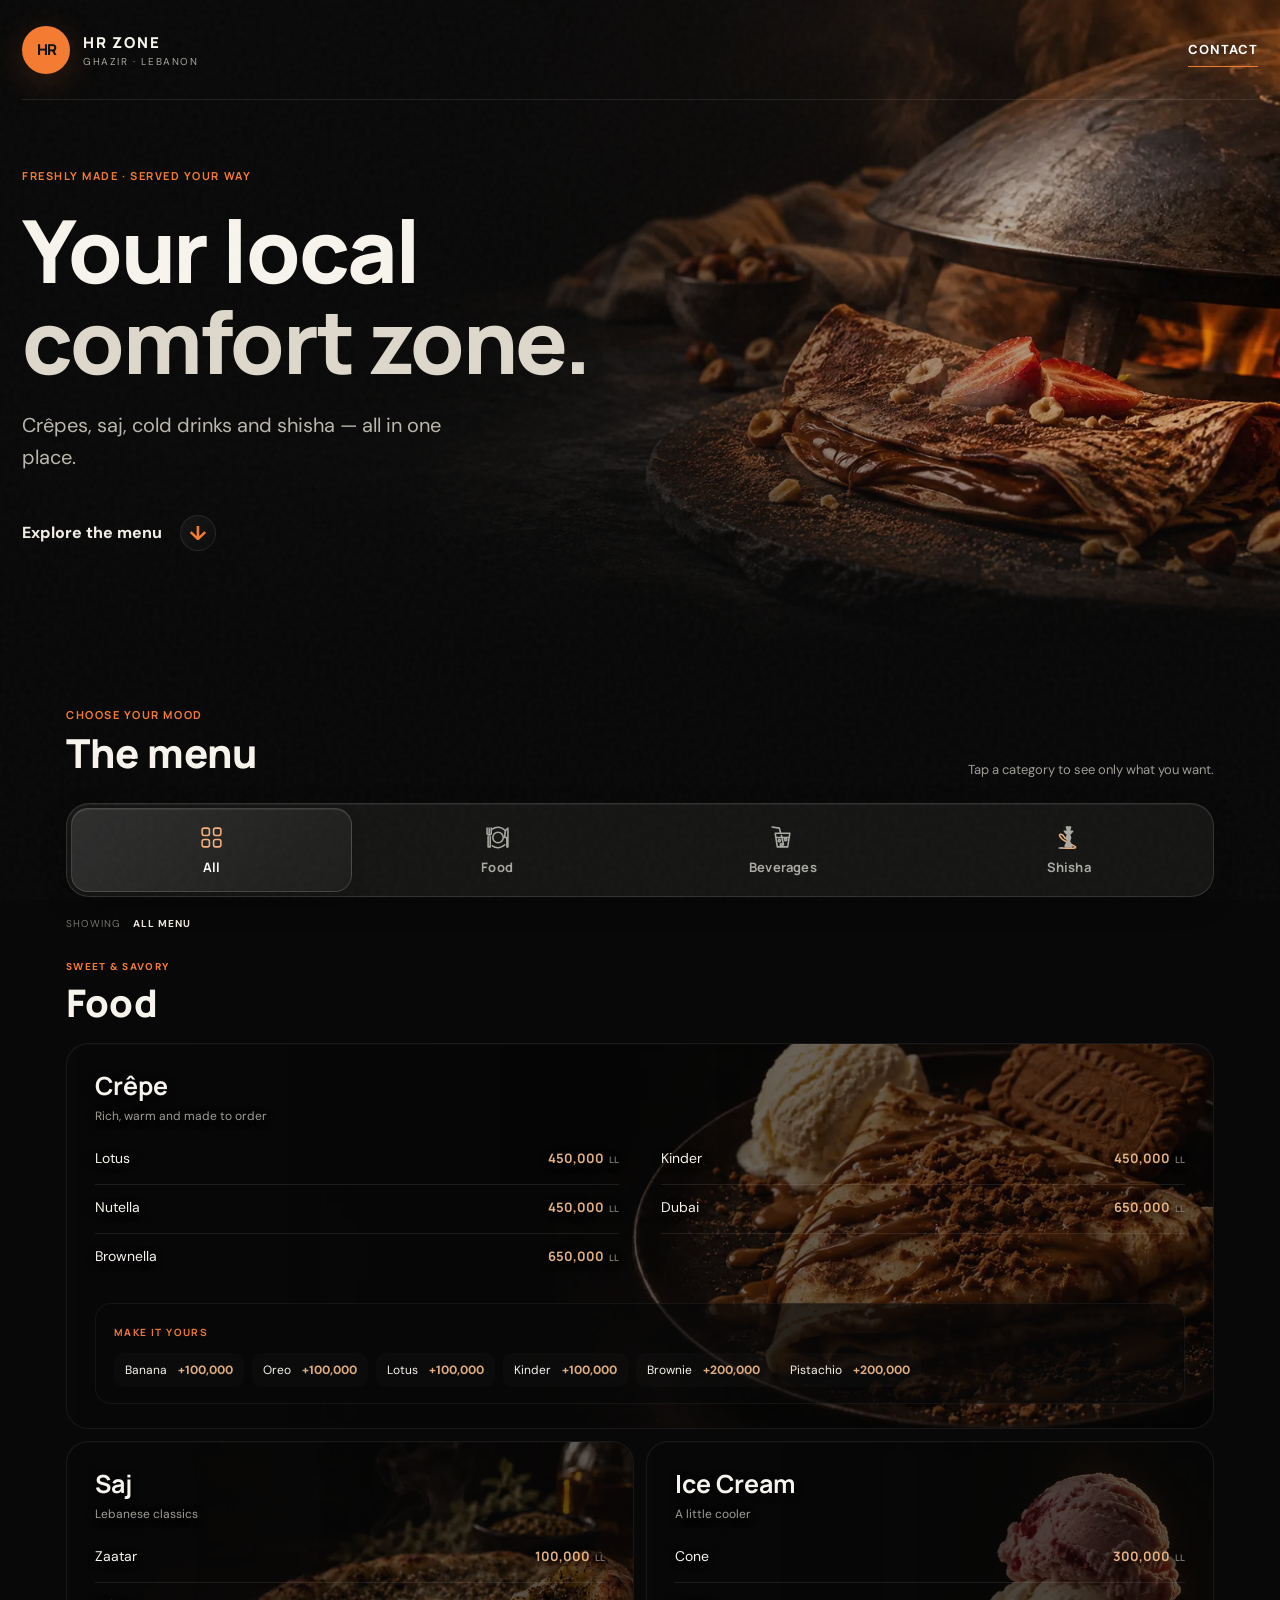
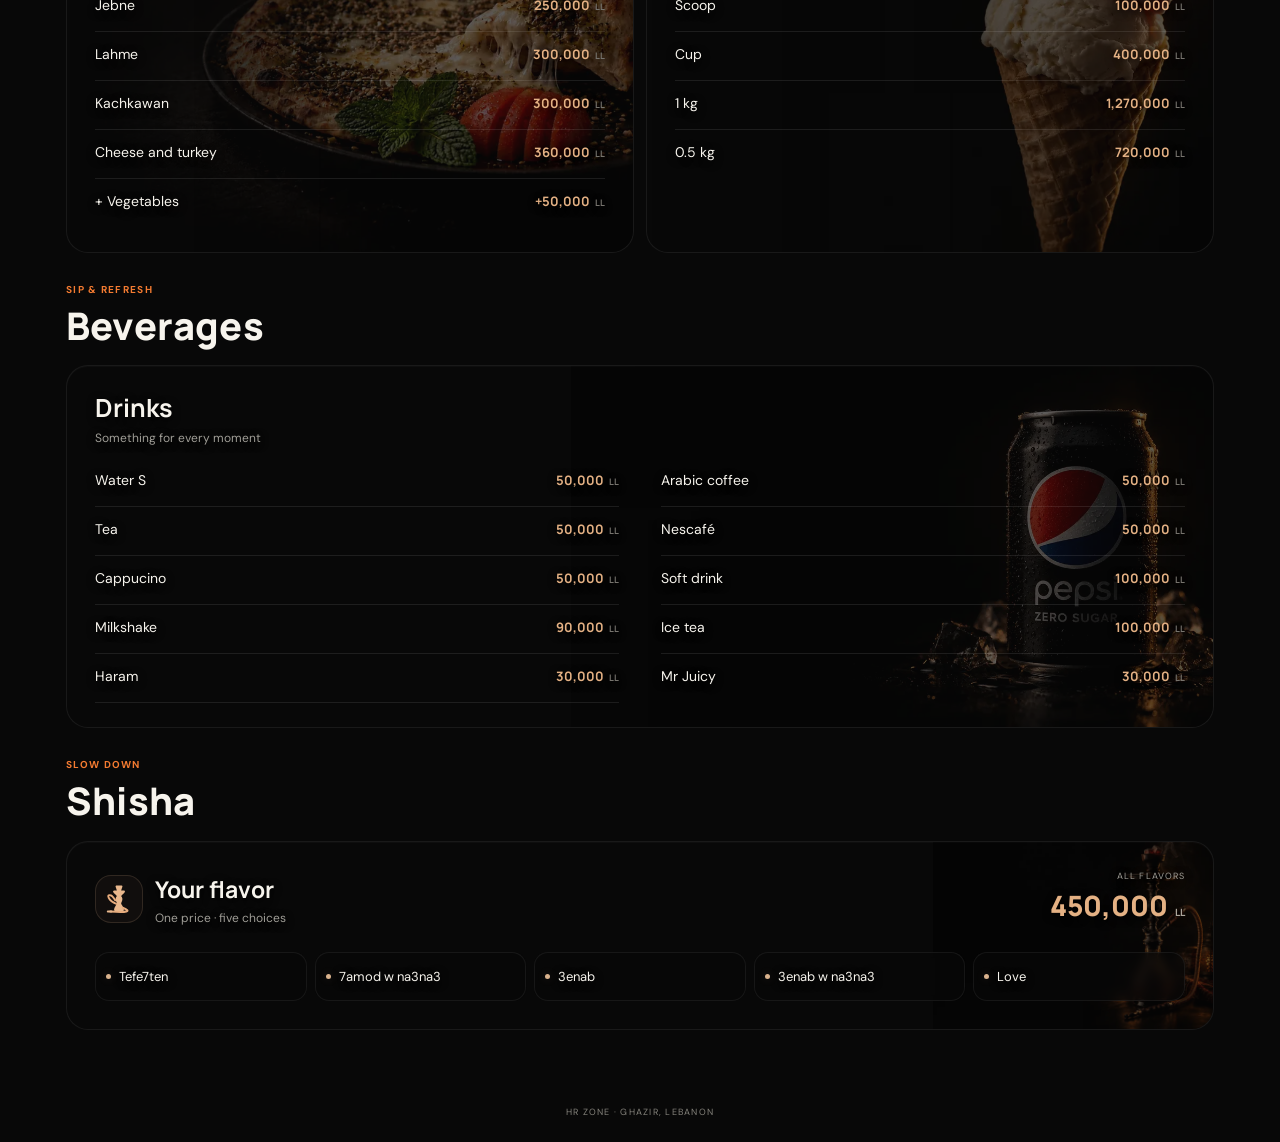
==== index.html @ 1f9bf8fa "Use parallel sliced fresh tomato garnish" ====
<!doctype html>
<html lang="en"><head><meta charset="utf-8"><meta name="viewport" content="width=device-width,initial-scale=1,viewport-fit=cover"><meta name="theme-color" content="#080808"><meta name="description" content="HR ZONE food, beverages and shisha menu in Ghazir, Lebanon."><title>HR ZONE — Menu</title><link rel="preconnect" href="https://fonts.googleapis.com"><link rel="preconnect" href="https://fonts.gstatic.com" crossorigin><link href="https://fonts.googleapis.com/css2?family=DM+Sans:wght@400;500;600;700&family=Manrope:wght@500;600;700;800&display=swap" rel="stylesheet"><link rel="stylesheet" href="styles.css"><link rel="stylesheet" href="glass.css?v=4"><link rel="stylesheet" href="atmosphere.css?v=8"><link rel="stylesheet" href="mobile-polish.css?v=7"></head>
<body><div class="grain" aria-hidden="true"></div>
<header class="hero"><div class="topbar"><a class="brand" href="#all" aria-label="HR ZONE menu home"><span class="brand-mark">HR</span><span><strong>HR ZONE</strong><small>Ghazir · Lebanon</small></span></a><a class="contact-link" href="contact.html">Contact</a></div><div class="hero-copy"><p class="kicker">Freshly made · served your way</p><h1>Your local<br><em>comfort zone.</em></h1><p class="intro">Crêpes, saj, cold drinks and shisha — all in one place.</p><a class="explore" href="#menu-nav">Explore the menu <span>↓</span></a></div></header>
<main><section class="menu-shell" id="menu-nav"><div class="menu-heading"><div><p class="kicker">Choose your mood</p><h2>The menu</h2></div><p>Tap a category to see only what you want.</p></div>
<nav class="category-grid" aria-label="Menu categories"><button class="category active" data-filter="all" aria-pressed="true"><span class="category-icon">✦</span><span><strong>All</strong><small>Explore everything</small></span></button><button class="category" data-filter="food" aria-pressed="false"><span class="category-icon">◒</span><span><strong>Food</strong><small>Crêpe · Saj · Ice cream</small></span></button><button class="category" data-filter="beverages" aria-pressed="false"><span class="category-icon">◉</span><span><strong>Beverages</strong><small>Hot · Cold · Refreshing</small></span></button><button class="category" data-filter="shisha" aria-pressed="false"><span class="category-icon">≈</span><span><strong>Shisha</strong><small>Five signature flavors</small></span></button></nav>
<div class="view-title" aria-live="polite"><span>Showing</span><strong id="view-name">All menu</strong></div>
<div class="menu-view active" data-section="food"><div class="section-head"><p>Sweet & savory</p><h3>Food</h3></div><article class="menu-panel featured"><div class="panel-title"><span>01</span><div><h4>Crêpe</h4><p>Rich, warm and made to order</p></div></div><div class="item-grid"><div class="item"><span>Lotus</span><b>450,000 <small>LL</small></b></div><div class="item"><span>Kinder</span><b>450,000 <small>LL</small></b></div><div class="item"><span>Nutella</span><b>450,000 <small>LL</small></b></div><div class="item"><span>Dubai</span><b>650,000 <small>LL</small></b></div><div class="item"><span>Brownella</span><b>650,000 <small>LL</small></b></div></div><div class="extras"><strong>Make it yours</strong><div><span>Banana <b>+100,000</b></span><span>Oreo <b>+100,000</b></span><span>Lotus <b>+100,000</b></span><span>Kinder <b>+100,000</b></span><span>Brownie <b>+200,000</b></span><span>Pistachio <b>+200,000</b></span></div></div></article>
<div class="panel-row"><article class="menu-panel saj-panel"><div class="panel-title"><span>02</span><div><h4>Saj</h4><p>Lebanese classics</p></div></div><div class="item-list"><div class="item"><span>Zaatar</span><b>100,000 <small>LL</small></b></div><div class="item"><span>Jebne</span><b>250,000 <small>LL</small></b></div><div class="item"><span>Lahme</span><b>300,000 <small>LL</small></b></div><div class="item"><span>Kachkawan</span><b>300,000 <small>LL</small></b></div><div class="item"><span>Cheese and turkey</span><b>360,000 <small>LL</small></b></div><div class="item"><span>+ Vegetables</span><b>+50,000 <small>LL</small></b></div></div></article>
<article class="menu-panel icecream-panel"><div class="panel-title"><span>03</span><div><h4>Ice Cream</h4><p>A little cooler</p></div></div><div class="item-list"><div class="item"><span>Cone</span><b>300,000 <small>LL</small></b></div><div class="item"><span>Scoop</span><b>100,000 <small>LL</small></b></div><div class="item"><span>Cup</span><b>400,000 <small>LL</small></b></div><div class="item"><span>1 kg</span><b>1,270,000 <small>LL</small></b></div><div class="item"><span>0.5 kg</span><b>720,000 <small>LL</small></b></div></div></article></div></div>
<div class="menu-view active" data-section="beverages"><div class="section-head"><p>Sip & refresh</p><h3>Beverages</h3></div><article class="menu-panel"><div class="panel-title"><span>04</span><div><h4>Drinks</h4><p>Something for every moment</p></div></div><div class="item-grid"><div class="item"><span>Water S</span><b>50,000 <small>LL</small></b></div><div class="item"><span>Arabic coffee</span><b>50,000 <small>LL</small></b></div><div class="item"><span>Tea</span><b>50,000 <small>LL</small></b></div><div class="item"><span>Nescafé</span><b>50,000 <small>LL</small></b></div><div class="item"><span>Cappucino</span><b>50,000 <small>LL</small></b></div><div class="item"><span>Soft drink</span><b>100,000 <small>LL</small></b></div><div class="item"><span>Milkshake</span><b>90,000 <small>LL</small></b></div><div class="item"><span>Ice tea</span><b>100,000 <small>LL</small></b></div><div class="item"><span>Haram</span><b>30,000 <small>LL</small></b></div><div class="item"><span>Mr Juicy</span><b>30,000 <small>LL</small></b></div></div></article></div>
<div class="menu-view active" data-section="shisha"><div class="section-head"><p>Slow down</p><h3>Shisha</h3></div><article class="menu-panel shisha-panel"><div><div class="panel-title"><span>05</span><div><h4>Your flavor</h4><p>One price · five choices</p></div></div><div class="flavors"><span>Tefe7ten</span><span>7amod w na3na3</span><span>3enab</span><span>3enab w na3na3</span><span>Love</span></div></div><div class="big-price"><small>All flavors</small><strong>450,000</strong><span>LL</span></div></article></div></section></main>
<footer class="minimal-footer"><p class="copyright">HR ZONE · Ghazir, Lebanon</p></footer><script src="app.js?v=7"></script></body></html>
---- styles.css ----
:root{--ink:#0c0c0b;--paper:#f2efe7;--muted:#9f9d96;--line:#ffffff17;--orange:#f47b31;--green:#25d366}*{box-sizing:border-box}html{scroll-behavior:smooth}body{margin:0;background:var(--ink);color:#f7f4ed;font-family:"DM Sans",sans-serif;overflow-x:hidden}button,a{-webkit-tap-highlight-color:transparent}.grain{position:fixed;inset:0;pointer-events:none;z-index:50;opacity:.035;background-image:url("data:image/svg+xml,%3Csvg viewBox='0 0 180 180' xmlns='http://www.w3.org/2000/svg'%3E%3Cfilter id='n'%3E%3CfeTurbulence type='fractalNoise' baseFrequency='.9' numOctaves='4' stitchTiles='stitch'/%3E%3C/filter%3E%3Crect width='100%25' height='100%25' filter='url(%23n)' opacity='.8'/%3E%3C/svg%3E")}.hero{min-height:780px;height:92svh;position:relative;padding:0 clamp(22px,5vw,80px);display:flex;align-items:center;background:linear-gradient(90deg,#090909 0%,#090909ed 32%,#09090970 65%,#09090920 100%),url('hero-food.webp') center/cover no-repeat}.topbar{position:absolute;top:0;left:clamp(22px,5vw,80px);right:clamp(22px,5vw,80px);height:100px;display:flex;align-items:center;justify-content:space-between;border-bottom:1px solid var(--line)}.brand{display:flex;align-items:center;gap:13px;color:inherit;text-decoration:none}.brand-mark{width:48px;height:48px;display:grid;place-items:center;border-radius:50%;background:var(--orange);color:#111;font:800 15px Manrope;letter-spacing:-1px;box-shadow:0 8px 35px #f47b3130}.brand strong{display:block;font:800 15px Manrope;letter-spacing:.12em}.brand small{display:block;margin-top:2px;color:#a9a79f;font-size:10px;text-transform:uppercase;letter-spacing:.16em}.contact-link{color:#fff;text-decoration:none;font-weight:700;font-size:13px;letter-spacing:.08em;text-transform:uppercase;border-bottom:1px solid var(--orange);padding:8px 0}.hero-copy{max-width:670px;margin-top:70px}.kicker{color:var(--orange);font:700 11px Manrope;text-transform:uppercase;letter-spacing:.22em}.hero h1{font:800 clamp(54px,8vw,112px)/.94 Manrope;margin:22px 0;letter-spacing:-.045em}.hero h1 em{font-style:normal;color:#ded8cc}.intro{max-width:440px;color:#bbb7ae;font-size:clamp(16px,2vw,20px);line-height:1.6}.explore{display:inline-flex;gap:36px;align-items:center;margin-top:24px;padding:17px 22px;color:#111;background:var(--paper);text-decoration:none;font-weight:800;border-radius:3px;transition:.25s}.explore span{color:var(--orange);font-size:20px}.explore:hover{transform:translateY(-3px);background:#fff}.menu-shell{max-width:1180px;margin:auto;padding:100px 24px 130px}.menu-heading{display:flex;justify-content:space-between;align-items:end;gap:30px;margin-bottom:34px}.menu-heading h2,.section-head h3{font:800 clamp(42px,7vw,78px)/1 Manrope;letter-spacing:-.035em;margin:8px 0}.menu-heading>p{max-width:260px;color:var(--muted);line-height:1.6}.category-grid{display:grid;grid-template-columns:repeat(4,1fr);gap:12px;padding-bottom:60px;border-bottom:1px solid var(--line)}.category{appearance:none;text-align:left;color:#fff;background:#151514;border:1px solid var(--line);min-height:135px;padding:20px;display:flex;flex-direction:column;justify-content:space-between;cursor:pointer;transition:.25s;border-radius:4px}.category:hover{transform:translateY(-5px);border-color:#ffffff42}.category.active{background:var(--paper);color:#111;border-color:var(--paper)}.category-icon{font-size:23px;color:var(--orange)}.category strong,.category small{display:block}.category strong{font:700 18px Manrope;letter-spacing:.015em}.category small{margin-top:5px;color:var(--muted);font-size:11px}.category.active small{color:#63615d}.view-title{display:flex;align-items:center;gap:12px;padding:25px 0 5px;color:#77756f;font-size:12px;text-transform:uppercase;letter-spacing:.15em}.view-title strong{color:#eee9df}.menu-view{padding-top:74px}.menu-view[hidden]{display:none}.section-head{margin-bottom:28px}.section-head p{margin:0;color:var(--orange);text-transform:uppercase;letter-spacing:.18em;font-weight:700;font-size:11px}.section-head h3{font-size:clamp(44px,6vw,68px)}.menu-panel{position:relative;background:#151514;border:1px solid var(--line);border-radius:4px;padding:clamp(24px,4vw,45px);overflow:hidden}.menu-panel:after{content:"";position:absolute;width:220px;height:220px;border:1px solid #ffffff0a;border-radius:50%;right:-100px;top:-120px;pointer-events:none}.featured{background:linear-gradient(110deg,#191816,#111);border-color:#f47b3138}.panel-title{display:flex;gap:18px;align-items:center;margin-bottom:28px}.panel-title>span{color:var(--orange);font:700 11px Manrope;letter-spacing:.15em}.panel-title h4{font:700 clamp(25px,4vw,36px) Manrope;margin:0;letter-spacing:-.015em}.panel-title p{color:var(--muted);margin:5px 0 0;font-size:13px}.item-grid{display:grid;grid-template-columns:repeat(2,1fr);column-gap:42px}.item{display:flex;justify-content:space-between;align-items:baseline;gap:16px;min-height:58px;padding:17px 0;border-bottom:1px solid var(--line)}.item span{font-size:15px}.item b{font:700 14px Manrope;color:#e4b184;white-space:nowrap}.item b small{font-size:9px;color:#76736d;margin-left:2px}.extras{margin-top:30px;padding:22px;background:#f47b310c;border-left:2px solid var(--orange)}.extras>strong{font:700 12px Manrope;text-transform:uppercase;letter-spacing:.14em;color:var(--orange)}.extras>div{display:flex;flex-wrap:wrap;gap:9px;margin-top:15px}.extras span{font-size:12px;background:#ffffff08;padding:9px 11px;border-radius:2px}.extras span b{color:#dfad81;margin-left:8px}.panel-row{display:grid;grid-template-columns:1fr 1fr;gap:14px;margin-top:14px}.flavors{display:flex;flex-wrap:wrap;gap:10px}.flavors span{padding:12px 15px;border:1px solid var(--line);background:#ffffff05;font-size:13px}.shisha-panel{display:grid;grid-template-columns:1fr auto;gap:30px;align-items:center}.big-price{min-width:245px;padding:25px;border-left:1px solid var(--line);display:flex;flex-direction:column}.big-price small{color:var(--muted);text-transform:uppercase;letter-spacing:.15em}.big-price strong{font:800 39px Manrope;color:#e4b184;letter-spacing:-.02em}.big-price span{font:700 11px Manrope;color:#737069}footer{background:var(--paper);color:#111;padding:80px max(24px,calc((100vw - 1132px)/2)) 30px}.footer-brand{display:flex;align-items:center;gap:25px;padding-bottom:42px;border-bottom:1px solid #0002}.footer-brand h2{font:800 clamp(32px,5vw,55px)/1 Manrope;letter-spacing:-.025em;margin:0}.footer-brand p{color:#69665f;margin:9px 0 0}.contact-cards{display:grid;grid-template-columns:1fr 1fr;gap:12px;padding:30px 0}.contact-card{display:flex;align-items:center;justify-content:space-between;gap:18px;background:#e8e4da;padding:20px}.contact-card>strong{font:700 18px Manrope}.contact-card>div{display:flex;gap:7px}.contact-card a{color:#111;text-decoration:none;padding:11px 14px;background:#fff;font-size:12px;font-weight:800;border-radius:2px;transition:.2s}.contact-card a:hover{transform:translateY(-2px)}.contact-card .whatsapp{background:var(--green);color:#062b13}.copyright{font-size:10px;color:#77736a;text-transform:uppercase;letter-spacing:.14em;margin:12px 0 0}@keyframes enter{from{opacity:0;transform:translateY(20px)}to{opacity:1;transform:none}}.menu-view.active{animation:enter .45s ease both}
@media(max-width:760px){.hero{min-height:680px;height:88svh;padding:0 20px 75px;background:linear-gradient(180deg,#08080822,#080808 82%),url('hero-food.webp') 64% center/cover no-repeat;align-items:flex-end}.topbar{left:20px;right:20px;height:84px}.hero-copy{margin:0}.hero h1{font-size:clamp(51px,15vw,74px);letter-spacing:-.025em}.intro{font-size:15px;max-width:310px}.menu-shell{padding:78px 16px 90px}.menu-heading{align-items:start;flex-direction:column}.menu-heading>p{margin:0}.category-grid{grid-template-columns:1fr 1fr;gap:8px}.category{min-height:125px;padding:16px}.category strong{font-size:16px;letter-spacing:.02em}.menu-view{padding-top:58px}.item-grid,.panel-row{grid-template-columns:1fr}.panel-row{gap:12px}.menu-panel{padding:23px 19px}.shisha-panel{grid-template-columns:1fr}.big-price{min-width:0;border-left:0;border-top:1px solid var(--line);padding:24px 0 0}.contact-cards{grid-template-columns:1fr}.contact-card{align-items:flex-start;flex-direction:column}.footer-brand{align-items:flex-start}.footer-brand .brand-mark{flex:0 0 auto}}@media(prefers-reduced-motion:reduce){html{scroll-behavior:auto}*,*:before,*:after{animation:none!important;transition:none!important}}
---- glass.css ----
/* Compact, continuous dark glass surfaces */
:root{--glass:linear-gradient(135deg,#ffffff0d,#ffffff03);--edge:#ffffff15}
.hero{min-height:540px;height:72svh;max-height:760px}
.hero h1{font-size:clamp(48px,6.8vw,90px);letter-spacing:-.025em;line-height:1.04}
.explore,.explore:hover{background:transparent;color:#f2eee6;padding:10px 0;gap:18px;margin-top:12px;box-shadow:none}
.explore span{display:grid;place-items:center;width:36px;height:36px;border:1px solid var(--edge);background:var(--glass);border-radius:50%;transition:transform .4s}
.explore:hover span{transform:translateY(3px)}
.menu-shell{padding:48px 24px 48px}.menu-heading{margin-bottom:22px}.menu-heading h2{font-size:40px;letter-spacing:0}.menu-heading>p{font-size:13px;margin:0}.kicker{letter-spacing:.14em}
.category-grid{position:sticky;top:12px;z-index:25;display:grid;grid-template-columns:repeat(4,1fr);gap:5px;padding:6px;border:1px solid #ffffff20;border-radius:23px;background:#181816e8;backdrop-filter:blur(24px) saturate(150%);-webkit-backdrop-filter:blur(24px) saturate(150%);box-shadow:inset 0 1px 0 #ffffff0e,0 14px 38px #0003}
.category{min-height:62px;padding:12px 16px;border:1px solid transparent;border-radius:17px;flex-direction:row;align-items:center;justify-content:center;gap:10px;background:transparent;transition:background .4s,border-color .4s,box-shadow .4s,transform .4s;color:#aaa9a4}
.category:hover{transform:none;background:#ffffff08;border-color:transparent;color:#fff}
.category.active{color:#fff;background:linear-gradient(135deg,#ffffff1c,#ffffff09);border-color:#ffffff26;box-shadow:inset 0 1px 1px #ffffff17,0 4px 14px #0002}
.category strong{font-size:14px;letter-spacing:.015em}.category small{display:none}.category-icon{display:flex;color:inherit}.category.active .category-icon{color:#f7b07f}.icon{width:22px;height:22px;display:inline-block;flex-shrink:0;vertical-align:middle}
.view-title{padding:20px 0 0;font-size:10px;letter-spacing:.1em;scroll-margin-top:110px}.menu-view{padding-top:30px}.section-head{margin-bottom:18px}.section-head h3{font-size:38px;letter-spacing:.005em;line-height:1.15}.section-head p{font-size:10px;letter-spacing:.13em}
.menu-panel{padding:24px 28px;border-radius:22px;background:var(--glass);border-color:var(--edge);box-shadow:inset 0 1px 0 #ffffff06}.featured{background:linear-gradient(125deg,#f4b17b08,#ffffff03);border-color:#ffffff19}.menu-panel:after{display:none}.panel-title{margin-bottom:12px;gap:12px}.panel-title>span{display:none}.panel-title h4{font-size:25px;letter-spacing:0}.panel-title p{font-size:12px}.item{min-height:49px;padding:13px 0}.item span{font-size:14px}.item b{font-size:13px}.item:last-child{border-bottom:0}.extras{padding:16px 18px;margin-top:20px;border:1px solid #ffffff0d;border-radius:16px;background:#ffffff03}.extras>strong{font-size:10px}.extras>div{gap:8px;margin-top:12px}.extras span{border-radius:9px;background:#ffffff04}.panel-row{gap:12px;margin-top:12px}
.shisha-panel{display:block;position:relative;isolation:isolate;padding:28px;background:radial-gradient(ellipse at 100% 0%,#c58e5620,transparent 60%),var(--glass)}
.shisha-panel .panel-title{padding-right:190px;min-height:58px;margin-bottom:24px}
.shisha-panel .panel-title:before{content:"";display:none}
.shisha-emblem{display:grid;place-items:center;width:48px;height:48px;border:1px solid #f2c8a323;border-radius:16px;background:#edb88e0a;color:#e9b88d}
.shisha-emblem .icon{width:30px;height:30px}.shisha-panel .panel-title h4{font-size:23px}
.big-price{position:absolute;right:28px;top:28px;min-width:0;padding:0;border:0;text-align:right;display:block}
.big-price small{display:block;font-size:9px;letter-spacing:.12em;margin-bottom:4px}.big-price strong{font-size:28px;letter-spacing:0}.big-price>span{margin-left:7px;color:#aaa59b;font-size:10px}
.flavors{display:grid;grid-template-columns:repeat(5,1fr);gap:8px}.flavors>span{padding:15px 10px;border-radius:14px;background:linear-gradient(145deg,#ffffff08,#ffffff02);border:1px solid #ffffff10;font-size:13px;display:flex;align-items:center;gap:8px;transition:background .3s,transform .3s}
.flavors>span:before{content:"";width:5px;height:5px;border-radius:50%;background:#d9b28d;box-shadow:0 0 10px #d9b28d30;flex-shrink:0}.flavors>span:hover{background:#ffffff0c;transform:translateY(-2px)}
footer{position:relative;background:linear-gradient(180deg,#0c0c0b,#111110);color:#f1ede5;padding-top:40px;padding-bottom:28px}
.footer-brand{border-color:#ffffff0e;gap:16px;padding-bottom:24px}.footer-brand h2{font-size:28px;letter-spacing:0;line-height:1.2}.footer-brand p{font-size:13px;color:var(--muted)}.footer-brand .brand-mark{background:#f3a16c12;border:1px solid #f3a16c38;color:#f3b085;box-shadow:none}
.contact-cards{padding:22px 0;gap:12px}.contact-card{padding:18px 20px;border:1px solid var(--edge);border-radius:21px;background:var(--glass);box-shadow:inset 0 1px 0 #ffffff08}.contact-card>strong{font-size:16px;font-weight:600;letter-spacing:.04em}.contact-card>div{gap:8px}
.contact-card a{display:inline-flex;align-items:center;justify-content:center;gap:7px;min-height:44px;padding:10px 14px;border-radius:24px;border:1px solid #ffffff20;background:linear-gradient(145deg,#ffffff12,#ffffff04);box-shadow:inset 0 1px 0 #ffffff10;color:#eae8e2;transition:transform .3s,background .3s,box-shadow .3s}
.contact-card .whatsapp{background:linear-gradient(145deg,#69daa518,#69daa507);border-color:#69daa529;color:#a6e7c2}.contact-card a .icon{width:16px;height:16px}.contact-card a:hover{background:#ffffff18;box-shadow:0 4px 16px #0002;transform:translateY(-2px)}.copyright{color:#85837c;font-size:9px}
button:focus-visible,a:focus-visible{outline:2px solid #f4b27f;outline-offset:4px}
@media(max-width:760px){.hero{height:65svh;min-height:490px;padding-bottom:40px}.hero h1{font-size:clamp(43px,11.5vw,66px)}.hero-copy{margin-top:100px}.intro{font-size:14px;margin-bottom:10px}.menu-shell{padding:30px 16px}.menu-heading{gap:9px;margin-bottom:18px}.menu-heading h2{font-size:32px}.menu-heading .kicker{margin-top:0}.menu-heading>p{display:none}.category-grid{grid-template-columns:repeat(4,1fr);border-radius:20px;top:8px;gap:3px;padding:5px}.category{flex-direction:column;gap:6px;padding:10px 3px;min-height:64px;border-radius:15px}.category strong{font-size:11px;font-weight:600}.category .icon{width:20px;height:20px}.menu-view{padding-top:25px}.section-head h3{font-size:32px}.menu-panel{padding:20px}.panel-title h4{font-size:23px}.shisha-panel .panel-title{padding-right:0;margin-bottom:18px;min-height:48px}.shisha-panel .panel-title h4{font-size:22px}.shisha-panel .panel-title p{font-size:11px}.big-price{position:static;display:flex;align-items:baseline;gap:8px;text-align:left;border-top:1px solid #ffffff12;padding-top:16px;margin-top:18px}.big-price small{margin:0 auto 0 0}.big-price strong{font-size:26px}.big-price>span{margin:0}.flavors{grid-template-columns:1fr 1fr}.flavors>span{padding:13px 12px;font-size:12px}.flavors>span:last-child{grid-column:1/-1}.footer-brand h2{font-size:24px}.footer-brand p{line-height:1.5}.contact-card{flex-direction:row;align-items:center;gap:12px;flex-wrap:wrap;padding:17px}.contact-card>strong{font-size:15px}.contact-card a{padding:10px 12px;font-size:11px}.copyright{line-height:1.6}.view-title{scroll-margin-top:106px}}
@media(prefers-reduced-motion:reduce){*,*:before,*:after{animation:none!important;transition:none!important;scroll-behavior:auto!important}}
---- atmosphere.css ----
:root{--ink:#080808}
body,main,.menu-shell,.menu-view{background-color:#080808}
.hero{background-color:#080808;isolation:isolate}
.hero:after{content:"";position:absolute;inset:0;z-index:-1;pointer-events:none;background:linear-gradient(0deg,#080808,transparent 30%)}
.menu-panel{background:#080808;isolation:isolate;border-color:#ffffff12}
.menu-panel:before{content:"";position:absolute;inset:0;z-index:-1;pointer-events:none;background-position:right center;background-repeat:no-repeat;background-size:cover;opacity:.4;mask-image:linear-gradient(90deg,transparent,#000 60%);-webkit-mask-image:linear-gradient(90deg,transparent,#000 60%)}
.featured:before{background-image:url('crepe-vanilla-bg.webp')}
.saj-panel:before{background-image:url('saj-parallel-tomato-bg.webp');background-size:auto 100%;background-position:right center;opacity:.34}
[data-section="beverages"] .menu-panel:before{background-image:url('drinks-bg.webp');opacity:.35}
.icecream-panel:before{background-image:url('icecream-bg.webp');opacity:.32}
.shisha-panel:before{background-image:url('shisha-bg.webp');opacity:.4}
.shisha-panel{background:#080808}
.shisha-panel:before,.icecream-panel:before,[data-section="beverages"] .menu-panel:before{background-size:auto 100%;background-position:right center}
.item span,.item b,.panel-title,.flavors,.big-price{text-shadow:0 2px 8px #000}
.extras{background:#080808a8}.flavors>span{background:#080808aa;backdrop-filter:blur(5px)}
.minimal-footer{background:#080808;padding-top:16px;padding-bottom:24px;text-align:center}
.contact-page{min-height:100svh;background:#080808}
.contact-header{height:100px}.contact-header .topbar{position:relative;left:auto;right:auto;margin:0 auto;max-width:1132px;width:calc(100% - 40px)}
.contact-main{max-width:1000px;margin:0 auto;padding:70px 24px}
.contact-main #contact{background:#080808;padding:0}
.contact-main .footer-brand{padding:20px 0 32px}.contact-main .contact-cards{grid-template-columns:1fr 1fr}
.contact-main .contact-card{flex-direction:column;align-items:flex-start;gap:24px;padding:28px}
.contact-main .contact-card>strong{font-size:25px}.contact-main .contact-card a{font-size:13px}
.category-icon .icon{width:25px;height:25px}
@media(max-width:760px){.menu-panel:before{background-position:75% center;opacity:.28;mask-image:linear-gradient(90deg,transparent,#000);-webkit-mask-image:linear-gradient(90deg,transparent,#000)}.contact-main{padding:36px 20px}.contact-main .contact-cards{grid-template-columns:1fr}.contact-main .footer-brand{align-items:center}.contact-main .footer-brand h2{font-size:25px}.contact-header .contact-link{font-size:11px}.contact-main .contact-card>strong{font-size:22px}.category-icon .icon{width:23px;height:23px}}
---- mobile-polish.css ----
/* Let backgrounds reach the screen edges; keep controls clear of cutouts. */
:root{--safe-top:env(safe-area-inset-top,0px);--safe-left:env(safe-area-inset-left,0px);--safe-right:env(safe-area-inset-right,0px);--safe-bottom:env(safe-area-inset-bottom,0px)}
html{background:#080808;min-height:100%;scroll-padding-top:calc(var(--safe-top) + 110px)}
body{min-height:100svh;padding-bottom:var(--safe-bottom)}
.topbar{top:var(--safe-top);left:max(22px,var(--safe-left));right:max(22px,var(--safe-right))}
.hero{padding-left:max(22px,var(--safe-left));padding-right:max(22px,var(--safe-right))}
.menu-shell{padding-left:max(16px,var(--safe-left));padding-right:max(16px,var(--safe-right))}
.contact-header{height:calc(100px + var(--safe-top))}
.contact-header .topbar{left:auto;right:auto}
.contact-main{padding-left:max(24px,var(--safe-left));padding-right:max(24px,var(--safe-right))}
.category-anchor{height:0;pointer-events:none}
.category-dock{--dock-progress:0;position:sticky;top:calc(var(--safe-top) + 8px);z-index:25;height:94px;pointer-events:none}
.category-dock .category-grid{position:relative;top:auto;margin:0 auto;padding:4px;pointer-events:auto;min-height:0;width:calc(100% - 30% * var(--dock-progress));border-radius:calc(23px - 7px * var(--dock-progress));box-shadow:inset 0 1px 0 #ffffff0e,0 8px 24px #0004}
.category-dock .category{height:calc(84px - 40px * var(--dock-progress));min-height:44px;flex-direction:column;gap:calc(8px * (1 - var(--dock-progress)));padding:6px 4px;border-radius:calc(17px - 6px * var(--dock-progress))}
.category-dock .category strong{font-size:13px;line-height:18px;white-space:nowrap}
.category-dock .category-icon{height:calc(26px * (1 - var(--dock-progress)));opacity:calc(1 - var(--dock-progress));overflow:hidden;align-items:center;justify-content:center}
.view-title{scroll-margin-top:calc(var(--safe-top) + 105px)}
@media(max-width:760px){
  .topbar{left:max(20px,var(--safe-left));right:max(20px,var(--safe-right))}
  .hero{min-height:calc(490px + var(--safe-top));padding-top:calc(84px + var(--safe-top));background-size:auto,contain;background-position:center,center top;background-repeat:no-repeat}
  .hero-copy{margin-top:20px}
  .category-dock .category-grid{width:100%}
  .category-dock .category strong{font-size:11px}
  /* Contain the complete photographs, never enlarge them to crop to the card. */
  .menu-panel.featured:before,.menu-panel.saj-panel:before,.menu-panel.icecream-panel:before,[data-section="beverages"] .menu-panel:before,.menu-panel.shisha-panel:before{
    background-size:contain;background-position:right center;background-repeat:no-repeat;
    mask-image:none;-webkit-mask-image:none;opacity:.36;
  }
  .menu-panel.shisha-panel:before{opacity:.3}
}
@media(prefers-reduced-motion:reduce){.category-dock *{transition:none!important}}
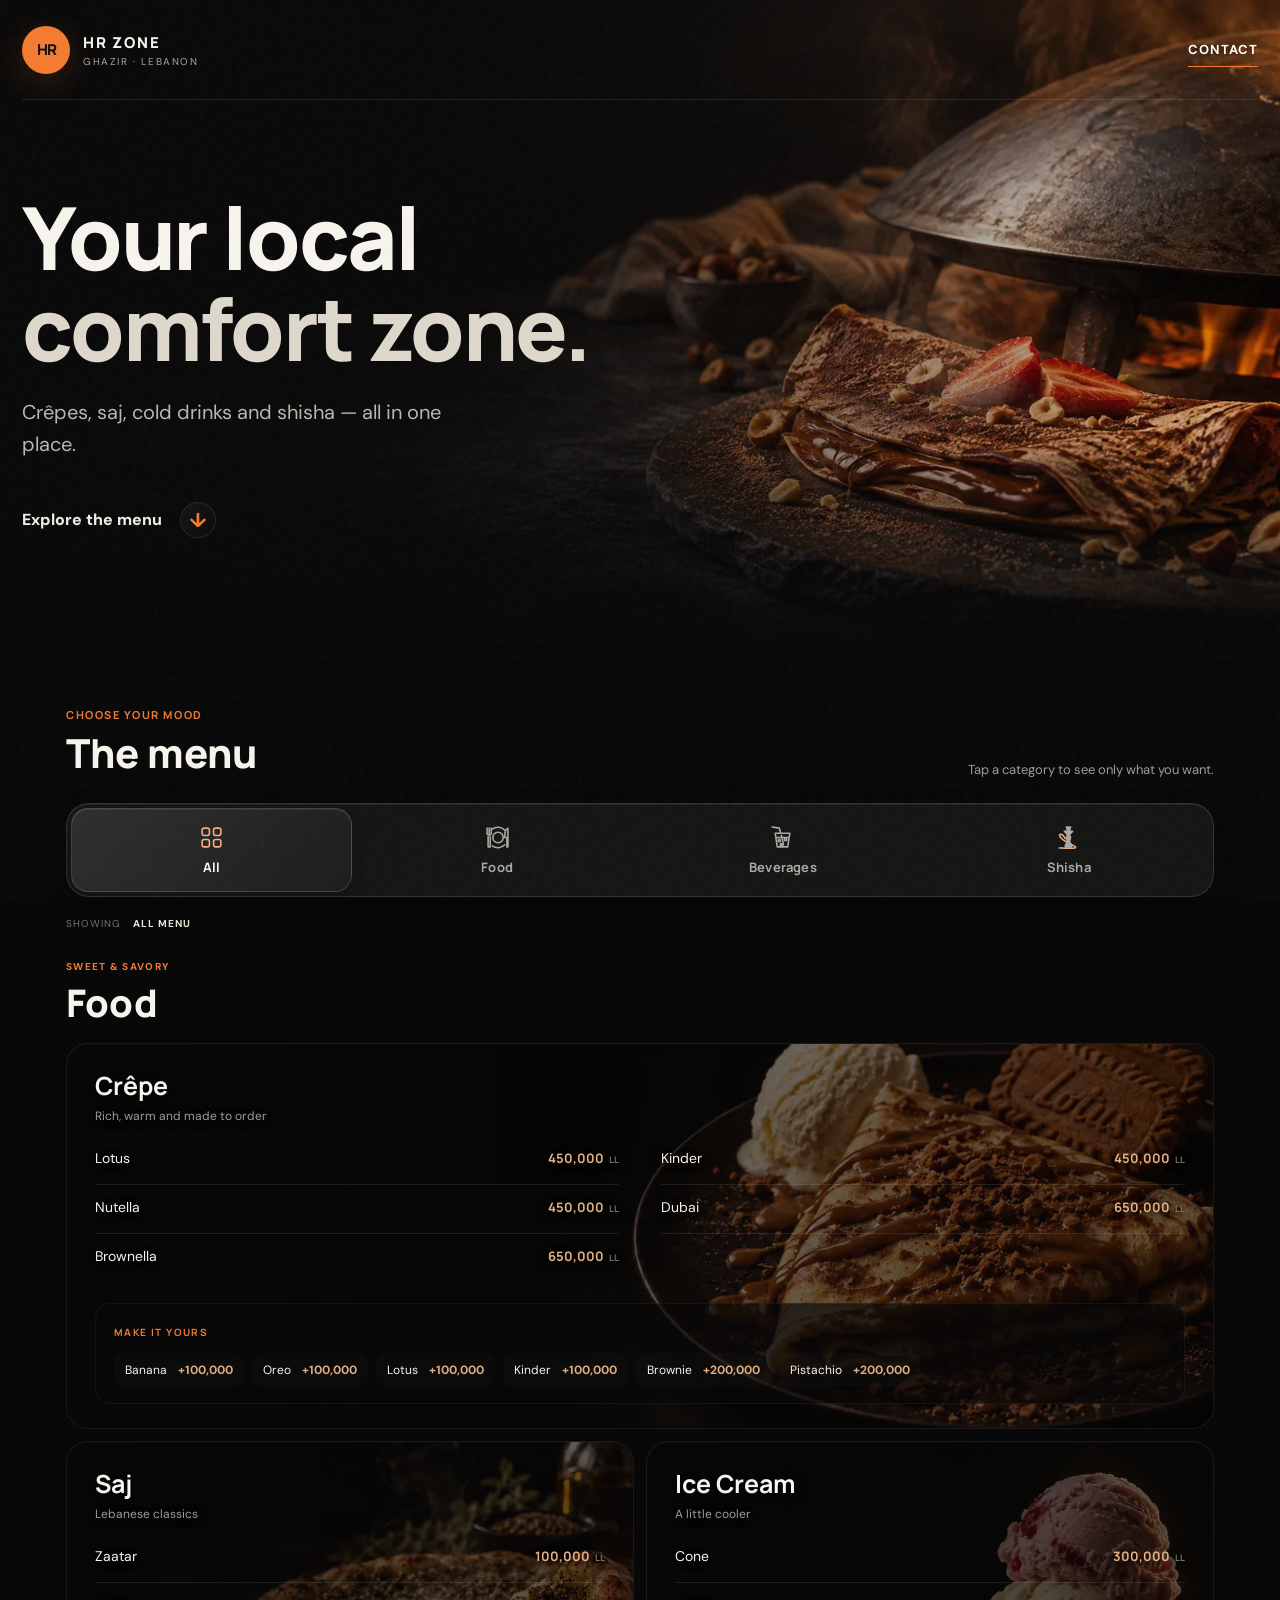
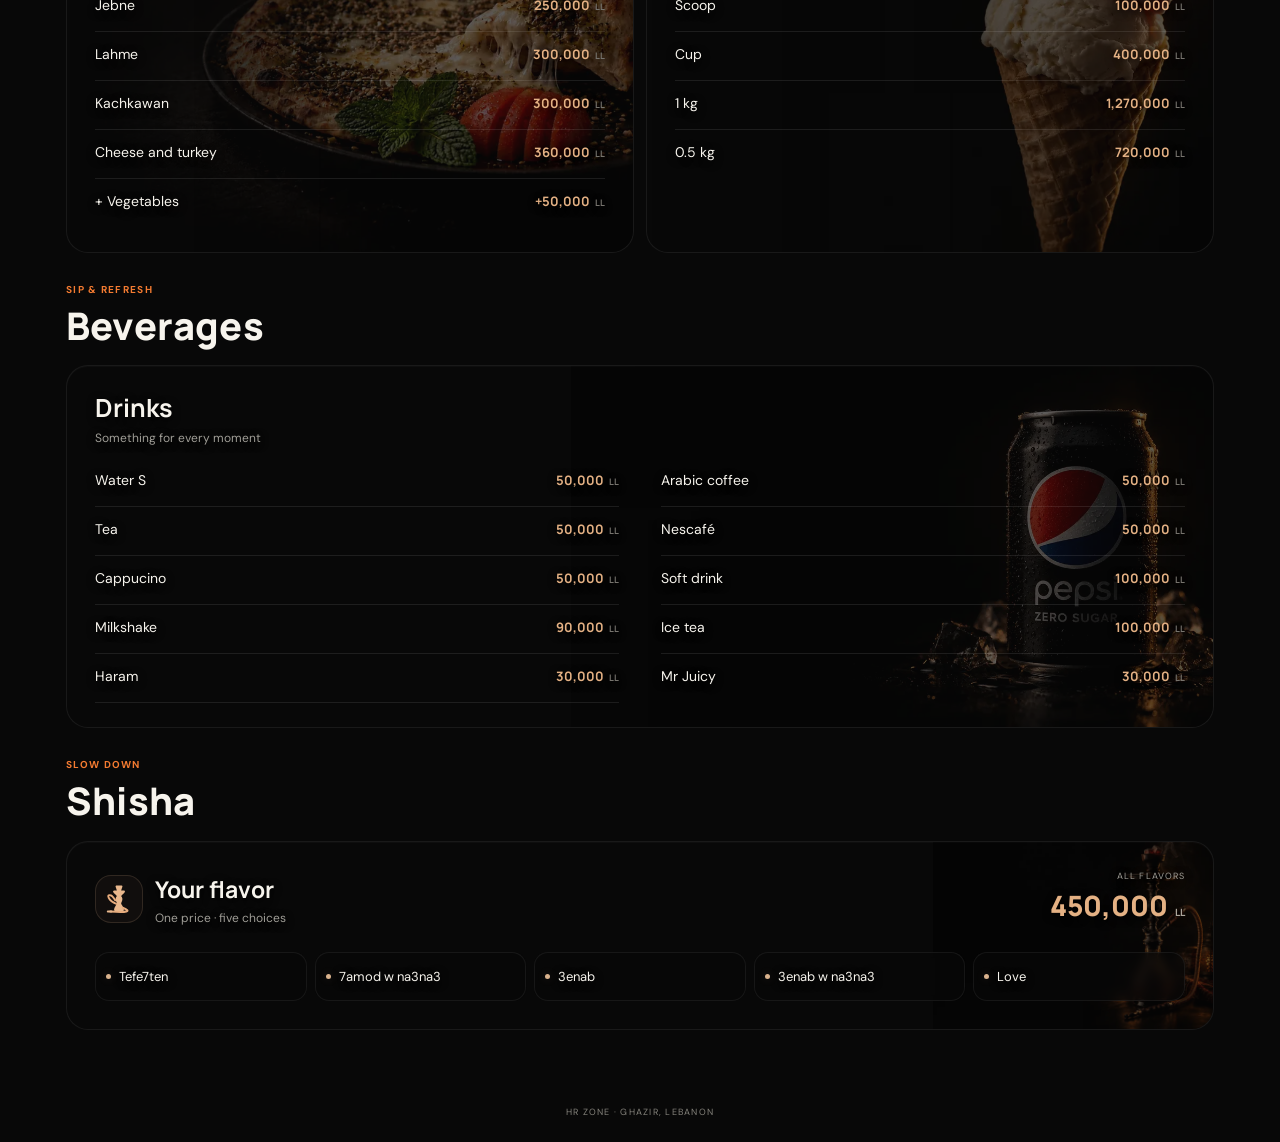
==== commit de9e0aa7: "Fix iPhone hero and remove hero tagline" ====
--- a/index.html
+++ b/index.html
@@ -1,7 +1,7 @@
 <!doctype html>
-<html lang="en"><head><meta charset="utf-8"><meta name="viewport" content="width=device-width,initial-scale=1,viewport-fit=cover"><meta name="theme-color" content="#080808"><meta name="description" content="HR ZONE food, beverages and shisha menu in Ghazir, Lebanon."><title>HR ZONE — Menu</title><link rel="preconnect" href="https://fonts.googleapis.com"><link rel="preconnect" href="https://fonts.gstatic.com" crossorigin><link href="https://fonts.googleapis.com/css2?family=DM+Sans:wght@400;500;600;700&family=Manrope:wght@500;600;700;800&display=swap" rel="stylesheet"><link rel="stylesheet" href="styles.css"><link rel="stylesheet" href="glass.css?v=4"><link rel="stylesheet" href="atmosphere.css?v=8"><link rel="stylesheet" href="mobile-polish.css?v=7"></head>
+<html lang="en"><head><meta charset="utf-8"><meta name="viewport" content="width=device-width,initial-scale=1,viewport-fit=cover"><meta name="theme-color" content="#080808"><meta name="description" content="HR ZONE food, beverages and shisha menu in Ghazir, Lebanon."><title>HR ZONE — Menu</title><link rel="preconnect" href="https://fonts.googleapis.com"><link rel="preconnect" href="https://fonts.gstatic.com" crossorigin><link href="https://fonts.googleapis.com/css2?family=DM+Sans:wght@400;500;600;700&family=Manrope:wght@500;600;700;800&display=swap" rel="stylesheet"><link rel="stylesheet" href="styles.css"><link rel="stylesheet" href="glass.css?v=4"><link rel="stylesheet" href="atmosphere.css?v=8"><link rel="stylesheet" href="mobile-polish.css?v=8"></head>
 <body><div class="grain" aria-hidden="true"></div>
-<header class="hero"><div class="topbar"><a class="brand" href="#all" aria-label="HR ZONE menu home"><span class="brand-mark">HR</span><span><strong>HR ZONE</strong><small>Ghazir · Lebanon</small></span></a><a class="contact-link" href="contact.html">Contact</a></div><div class="hero-copy"><p class="kicker">Freshly made · served your way</p><h1>Your local<br><em>comfort zone.</em></h1><p class="intro">Crêpes, saj, cold drinks and shisha — all in one place.</p><a class="explore" href="#menu-nav">Explore the menu <span>↓</span></a></div></header>
+<header class="hero"><div class="topbar"><a class="brand" href="#all" aria-label="HR ZONE menu home"><span class="brand-mark">HR</span><span><strong>HR ZONE</strong><small>Ghazir · Lebanon</small></span></a><a class="contact-link" href="contact.html">Contact</a></div><div class="hero-copy"><h1>Your local<br><em>comfort zone.</em></h1><p class="intro">Crêpes, saj, cold drinks and shisha — all in one place.</p><a class="explore" href="#menu-nav">Explore the menu <span>↓</span></a></div></header>
 <main><section class="menu-shell" id="menu-nav"><div class="menu-heading"><div><p class="kicker">Choose your mood</p><h2>The menu</h2></div><p>Tap a category to see only what you want.</p></div>
 <nav class="category-grid" aria-label="Menu categories"><button class="category active" data-filter="all" aria-pressed="true"><span class="category-icon">✦</span><span><strong>All</strong><small>Explore everything</small></span></button><button class="category" data-filter="food" aria-pressed="false"><span class="category-icon">◒</span><span><strong>Food</strong><small>Crêpe · Saj · Ice cream</small></span></button><button class="category" data-filter="beverages" aria-pressed="false"><span class="category-icon">◉</span><span><strong>Beverages</strong><small>Hot · Cold · Refreshing</small></span></button><button class="category" data-filter="shisha" aria-pressed="false"><span class="category-icon">≈</span><span><strong>Shisha</strong><small>Five signature flavors</small></span></button></nav>
 <div class="view-title" aria-live="polite"><span>Showing</span><strong id="view-name">All menu</strong></div>
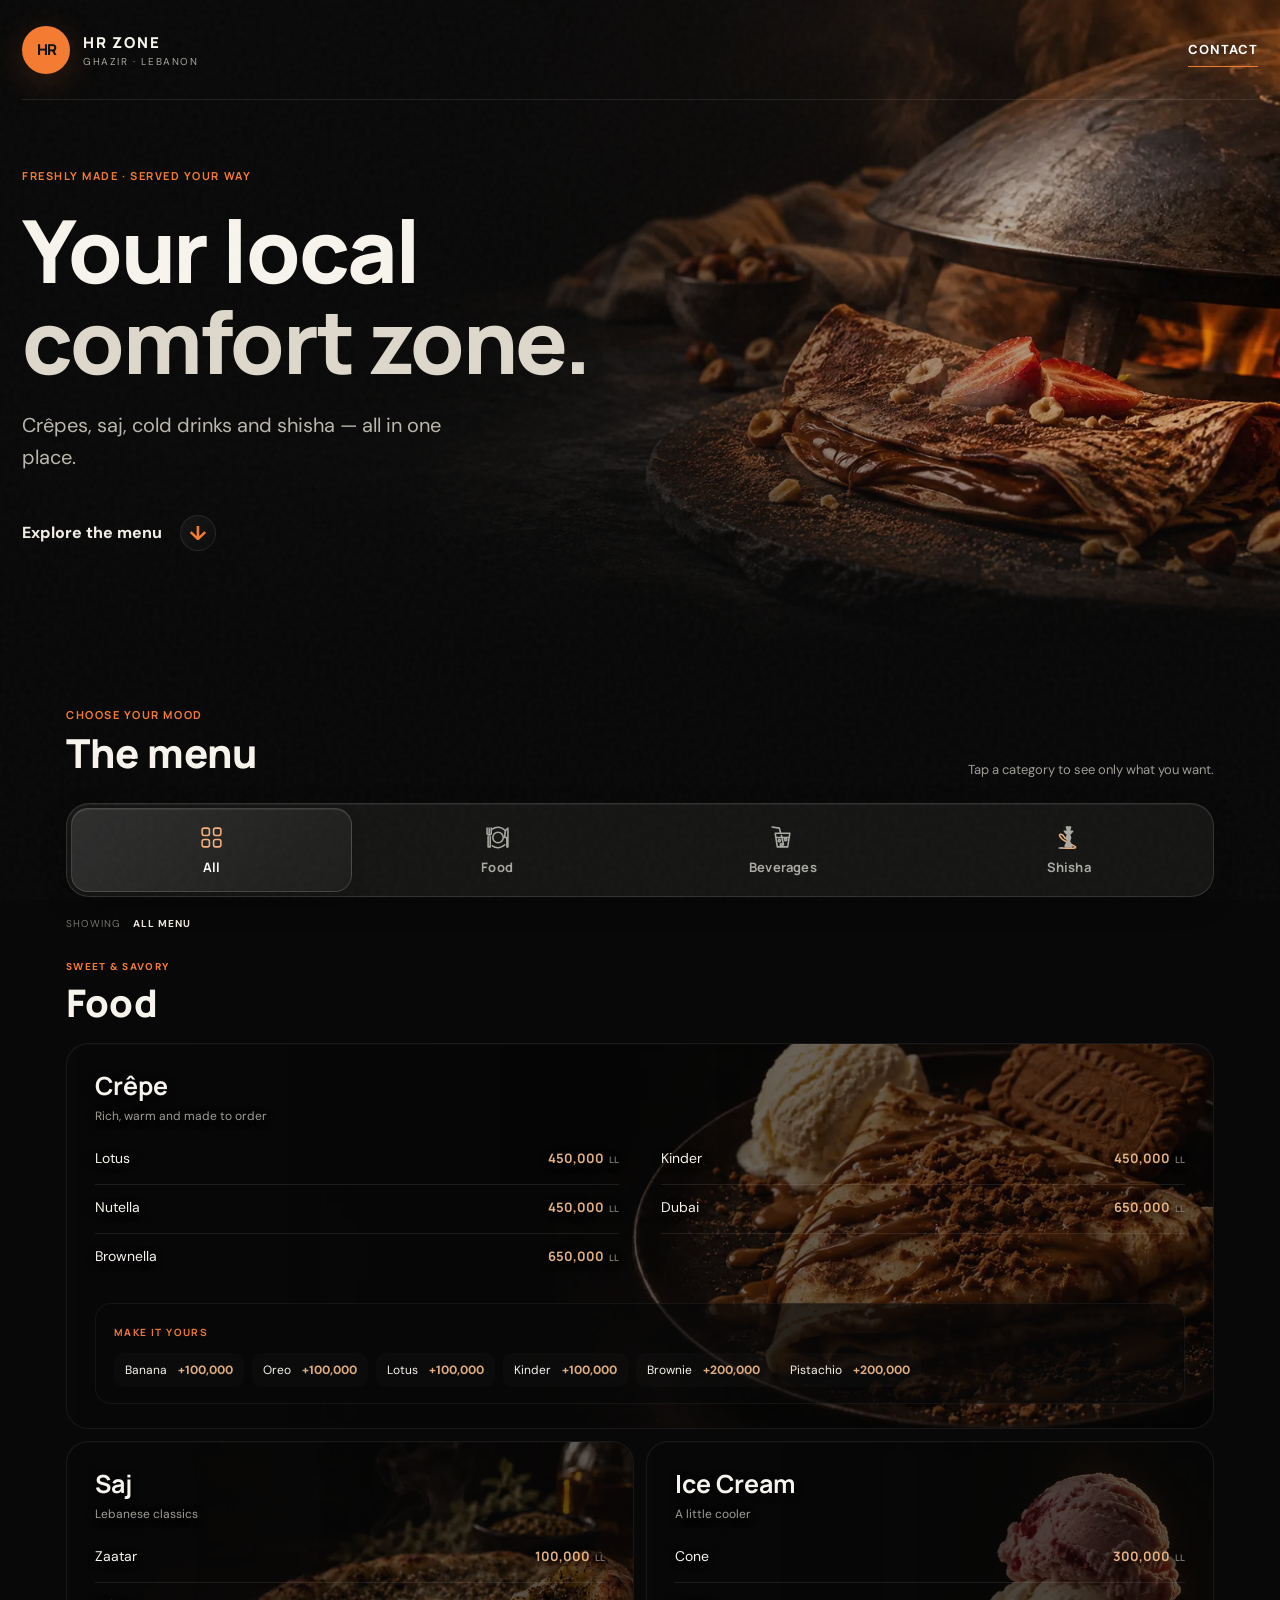
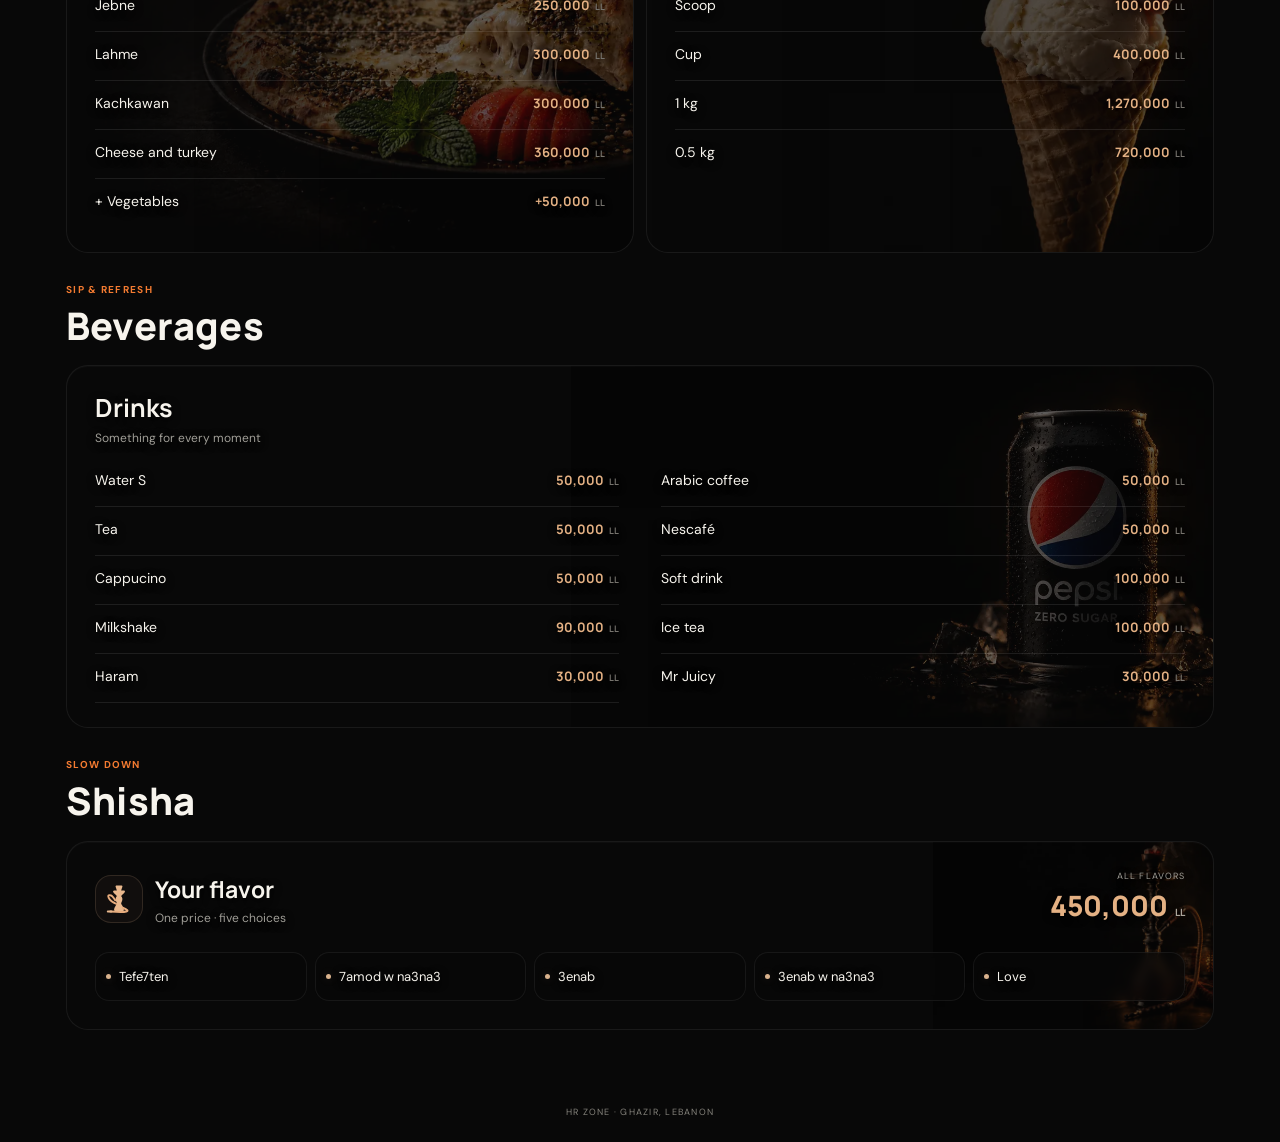
==== commit 77915f56: "Restore hero Freshly made tagline" ====
--- a/index.html
+++ b/index.html
@@ -1,7 +1,7 @@
 <!doctype html>
 <html lang="en"><head><meta charset="utf-8"><meta name="viewport" content="width=device-width,initial-scale=1,viewport-fit=cover"><meta name="theme-color" content="#080808"><meta name="description" content="HR ZONE food, beverages and shisha menu in Ghazir, Lebanon."><title>HR ZONE — Menu</title><link rel="preconnect" href="https://fonts.googleapis.com"><link rel="preconnect" href="https://fonts.gstatic.com" crossorigin><link href="https://fonts.googleapis.com/css2?family=DM+Sans:wght@400;500;600;700&family=Manrope:wght@500;600;700;800&display=swap" rel="stylesheet"><link rel="stylesheet" href="styles.css"><link rel="stylesheet" href="glass.css?v=4"><link rel="stylesheet" href="atmosphere.css?v=8"><link rel="stylesheet" href="mobile-polish.css?v=8"></head>
 <body><div class="grain" aria-hidden="true"></div>
-<header class="hero"><div class="topbar"><a class="brand" href="#all" aria-label="HR ZONE menu home"><span class="brand-mark">HR</span><span><strong>HR ZONE</strong><small>Ghazir · Lebanon</small></span></a><a class="contact-link" href="contact.html">Contact</a></div><div class="hero-copy"><h1>Your local<br><em>comfort zone.</em></h1><p class="intro">Crêpes, saj, cold drinks and shisha — all in one place.</p><a class="explore" href="#menu-nav">Explore the menu <span>↓</span></a></div></header>
+<header class="hero"><div class="topbar"><a class="brand" href="#all" aria-label="HR ZONE menu home"><span class="brand-mark">HR</span><span><strong>HR ZONE</strong><small>Ghazir · Lebanon</small></span></a><a class="contact-link" href="contact.html">Contact</a></div><div class="hero-copy"><p class="kicker">Freshly made · served your way</p><h1>Your local<br><em>comfort zone.</em></h1><p class="intro">Crêpes, saj, cold drinks and shisha — all in one place.</p><a class="explore" href="#menu-nav">Explore the menu <span>↓</span></a></div></header>
 <main><section class="menu-shell" id="menu-nav"><div class="menu-heading"><div><p class="kicker">Choose your mood</p><h2>The menu</h2></div><p>Tap a category to see only what you want.</p></div>
 <nav class="category-grid" aria-label="Menu categories"><button class="category active" data-filter="all" aria-pressed="true"><span class="category-icon">✦</span><span><strong>All</strong><small>Explore everything</small></span></button><button class="category" data-filter="food" aria-pressed="false"><span class="category-icon">◒</span><span><strong>Food</strong><small>Crêpe · Saj · Ice cream</small></span></button><button class="category" data-filter="beverages" aria-pressed="false"><span class="category-icon">◉</span><span><strong>Beverages</strong><small>Hot · Cold · Refreshing</small></span></button><button class="category" data-filter="shisha" aria-pressed="false"><span class="category-icon">≈</span><span><strong>Shisha</strong><small>Five signature flavors</small></span></button></nav>
 <div class="view-title" aria-live="polite"><span>Showing</span><strong id="view-name">All menu</strong></div>
--- a/mobile-polish.css
+++ b/mobile-polish.css
@@ -17,7 +17,8 @@
 .view-title{scroll-margin-top:calc(var(--safe-top) + 105px)}
 @media(max-width:760px){
   .topbar{left:max(20px,var(--safe-left));right:max(20px,var(--safe-right))}
-  .hero{min-height:calc(490px + var(--safe-top));padding-top:calc(84px + var(--safe-top));background-size:auto,contain;background-position:center,center top;background-repeat:no-repeat}
+  /* iPhone: fit the full hero food photo instead of cropping it like cover. */
+  .hero{min-height:calc(490px + var(--safe-top));padding-top:calc(84px + var(--safe-top));background-image:linear-gradient(180deg,#08080810 0%,#08080838 42%,#080808 86%),url('hero-food.webp');background-size:100% 100%,100% auto;background-position:center,center top;background-repeat:no-repeat,no-repeat}
   .hero-copy{margin-top:20px}
   .category-dock .category-grid{width:100%}
   .category-dock .category strong{font-size:11px}
